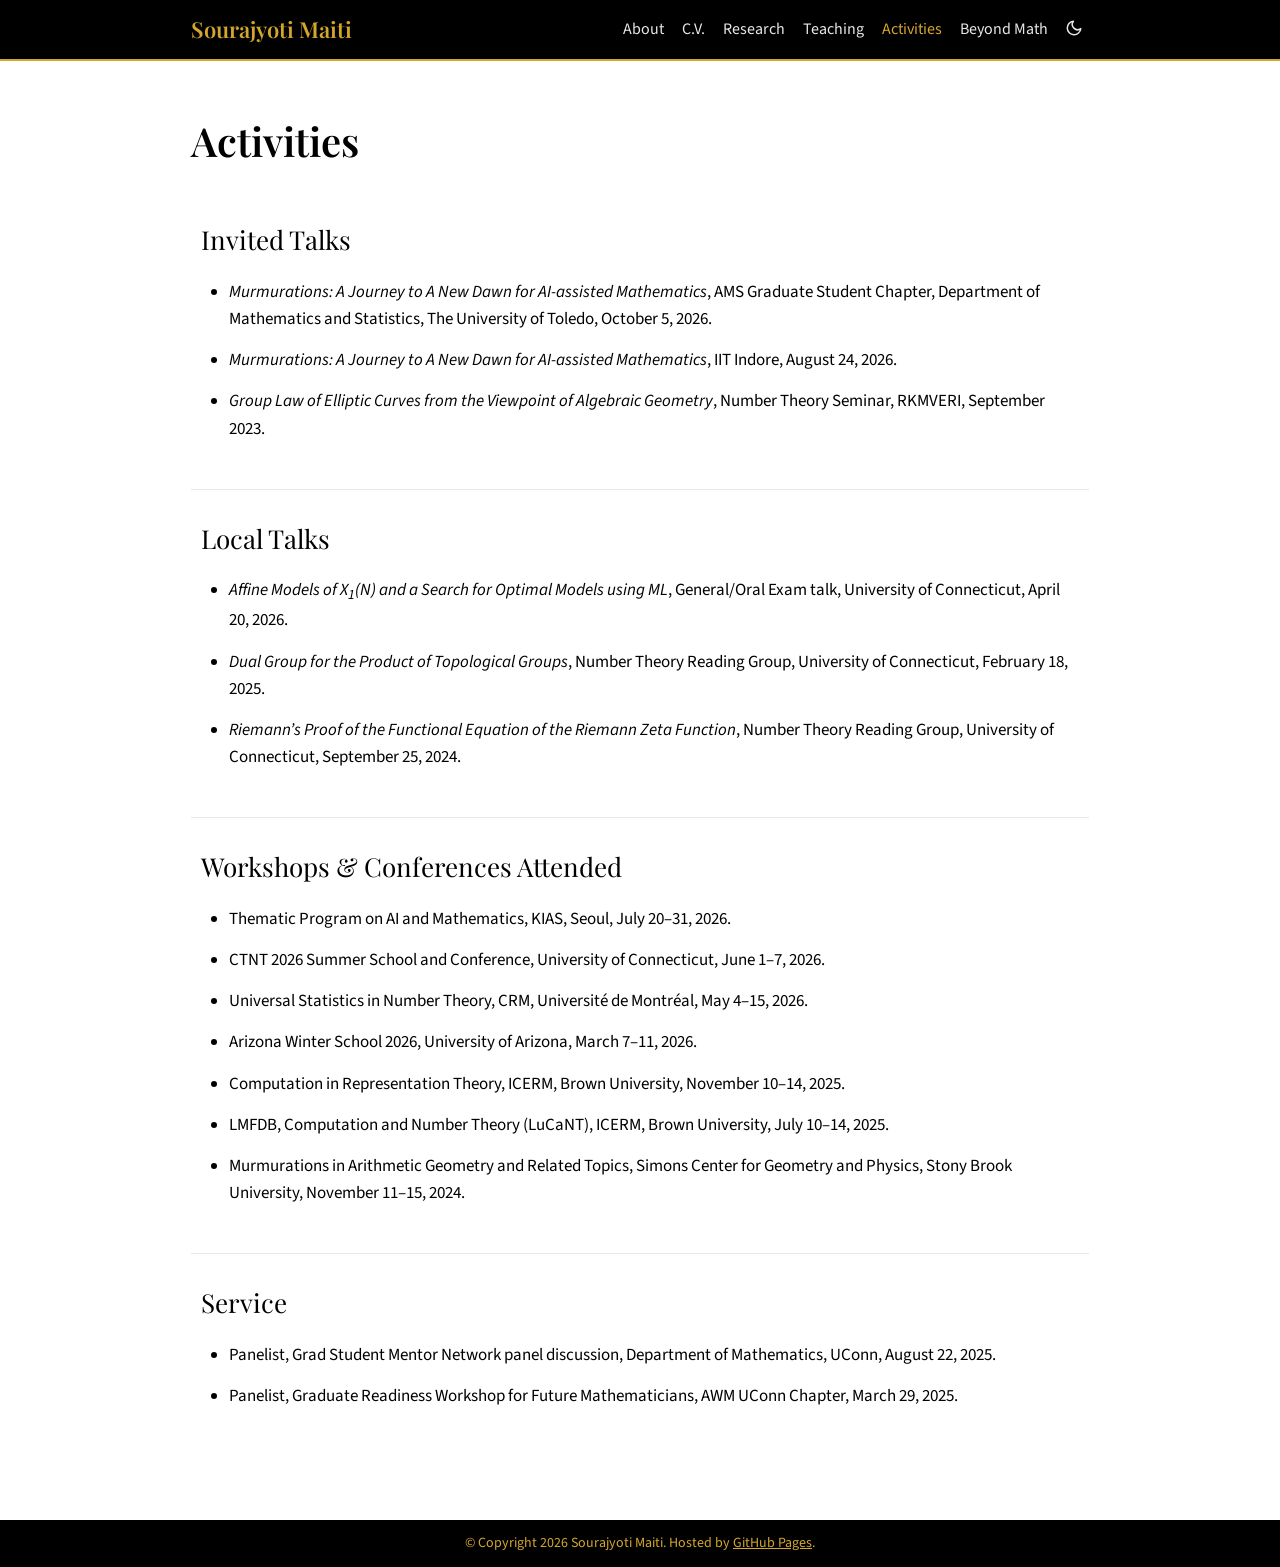
==== activities.html @ e7873775 "Add files via upload" ====
<!doctype html>
<html lang="en">
<head>
<meta charset="utf-8">
<meta name="viewport" content="width=device-width, initial-scale=1">
<title>Activities | Sourajyoti Maiti</title>
<meta name="description" content="Sourajyoti Maiti, PhD candidate in mathematics at the University of Connecticut.">
<script>
  (function () {
    var t = null;
    try { t = localStorage.getItem('theme'); } catch (e) {}
    if (!t) t = window.matchMedia && matchMedia('(prefers-color-scheme: dark)').matches ? 'dark' : 'light';
    document.documentElement.setAttribute('data-theme', t);
  })();
</script>
<link rel="stylesheet" href="style.css">
</head>
<body>
<nav class="navbar">
  <div class="inner">
    <a class="title" href="index.html">Sourajyoti Maiti</a>
    <ul>
      <li><a href="index.html">About</a></li>
      <li><a href="cv.html">C.V.</a></li>
      <li><a href="research.html">Research</a></li>
      <li><a href="teaching.html">Teaching</a></li>
      <li><a href="activities.html" class="active">Activities</a></li>
      <li><a href="beyond-math.html">Beyond Math</a></li>
      <li><button id="theme-toggle" aria-label="Toggle dark mode">
        <svg class="moon" viewBox="0 0 24 24" fill="none" stroke="currentColor" stroke-width="2" stroke-linecap="round" stroke-linejoin="round"><path d="M21 12.8A9 9 0 1 1 11.2 3a7 7 0 0 0 9.8 9.8z"/></svg>
        <svg class="sun" viewBox="0 0 24 24" fill="none" stroke="currentColor" stroke-width="2" stroke-linecap="round"><circle cx="12" cy="12" r="4"/><path d="M12 2v2M12 20v2M4.9 4.9l1.4 1.4M17.7 17.7l1.4 1.4M2 12h2M20 12h2M4.9 19.1l1.4-1.4M17.7 6.3l1.4-1.4"/></svg>
      </button></li>
    </ul>
  </div>
</nav>
<main>
<h1 class="page-title">Activities</h1>
<div class="block">
  <h2>Invited Talks</h2>
  <ul class="items">
    <li><em>Murmurations: A Journey to A New Dawn for AI-assisted Mathematics</em>, AMS Graduate Student Chapter, Department of Mathematics and Statistics, The University of Toledo, October 5, 2026.</li>
    <li><em>Murmurations: A Journey to A New Dawn for AI-assisted Mathematics</em>, IIT Indore, August 24, 2026.</li>
    <li><em>Group Law of Elliptic Curves from the Viewpoint of Algebraic Geometry</em>, Number Theory Seminar, RKMVERI, September 2023.</li>
  </ul>
</div>
<div class="block">
  <h2>Local Talks</h2>
  <ul class="items">
    <li><em>Affine Models of <i>X</i><sub>1</sub>(<i>N</i>) and a Search for Optimal Models using ML</em>, General/Oral Exam talk, University of Connecticut, April 20, 2026.</li>
    <li><em>Dual Group for the Product of Topological Groups</em>, Number Theory Reading Group, University of Connecticut, February 18, 2025.</li>
    <li><em>Riemann&rsquo;s Proof of the Functional Equation of the Riemann Zeta Function</em>, Number Theory Reading Group, University of Connecticut, September 25, 2024.</li>
  </ul>
</div>
<div class="block">
  <h2>Workshops &amp; Conferences Attended</h2>
  <ul class="items">
    <li>Thematic Program on AI and Mathematics, KIAS, Seoul, July 20&ndash;31, 2026.</li>
    <li>CTNT 2026 Summer School and Conference, University of Connecticut, June 1&ndash;7, 2026.</li>
    <li>Universal Statistics in Number Theory, CRM, Universit&eacute; de Montr&eacute;al, May 4&ndash;15, 2026.</li>
    <li>Arizona Winter School 2026, University of Arizona, March 7&ndash;11, 2026.</li>
    <li>Computation in Representation Theory, ICERM, Brown University, November 10&ndash;14, 2025.</li>
    <li>LMFDB, Computation and Number Theory (LuCaNT), ICERM, Brown University, July 10&ndash;14, 2025.</li>
    <li>Murmurations in Arithmetic Geometry and Related Topics, Simons Center for Geometry and Physics, Stony Brook University, November 11&ndash;15, 2024.</li>
  </ul>
</div>
<div class="block">
  <h2>Service</h2>
  <ul class="items">
    <li>Panelist, Grad Student Mentor Network panel discussion, Department of Mathematics, UConn, August 22, 2025.</li>
    <li>Panelist, Graduate Readiness Workshop for Future Mathematicians, AWM UConn Chapter, March 29, 2025.</li>
  </ul>
</div>
</main>
<footer>&copy; Copyright 2026 Sourajyoti Maiti. Hosted by <a href="https://pages.github.com/" style="color:inherit;text-decoration:underline">GitHub Pages</a>.</footer>
<script>
  document.getElementById('theme-toggle').addEventListener('click', function () {
    var r = document.documentElement;
    var t = r.getAttribute('data-theme') === 'dark' ? 'light' : 'dark';
    r.setAttribute('data-theme', t);
    try { localStorage.setItem('theme', t); } catch (e) {}
  });
</script>
</body>
</html>
---- style.css ----
@import url('https://fonts.googleapis.com/css2?family=Playfair+Display:wght@400;600;700&family=Source+Sans+3:wght@300;400;600&display=swap');
:root {
  --bg: #ffffff;
  --text: #000000;
  --muted: #555b63;
  --rule: #e8e8e8;
  --accent: #8b6914;
  --footer-bg: #000000;
  --footer-text: #d4a72c;
}
:root[data-theme="dark"] {
  --bg: #121212;
  --text: #e8e8e8;
  --muted: #a3a8af;
  --rule: #3a3a3c;
  --accent: #d4a72c;
  --footer-bg: #000000;
  --footer-text: #d4a72c;
}
* { box-sizing: border-box; }
html { -webkit-text-size-adjust: 100%; }
body {
  margin: 0;
  background: var(--bg);
  color: var(--text);
  font-family: "Source Sans 3", -apple-system, system-ui, "Segoe UI", Roboto, Arial, sans-serif;
  font-size: 17px;
  line-height: 1.6;
  font-weight: 400;
  display: flex; flex-direction: column; min-height: 100vh;
  transition: background .2s, color .2s;
}
a { color: var(--accent); text-decoration: none; }
a:hover { text-decoration: underline; }
strong, b { font-weight: 600; }

/* navbar */
.navbar { border-bottom: 2px solid #d4a72c; background: #000; position: sticky; top: 0; z-index: 10; }
.navbar .inner {
  max-width: 930px; margin: 0 auto; padding: 12px 16px;
  display: flex; align-items: center; justify-content: space-between; gap: 12px; flex-wrap: wrap;
}
.navbar .title { font-family: "Playfair Display", Georgia, serif; font-size: 22px; font-weight: 600; color: #d4a72c; }
.navbar .title:hover { text-decoration: none; }
.navbar ul { list-style: none; margin: 0; padding: 0; display: flex; align-items: center; gap: 4px; flex-wrap: wrap; }
.navbar ul a { color: #e8e8e8; padding: 6px 7px; font-size: 16px; font-weight: 400; }
.navbar ul a:hover { color: #d4a72c; text-decoration: none; }
.navbar ul a.active { color: #d4a72c; }
#theme-toggle {
  background: none; border: 0; cursor: pointer; padding: 6px; color: #e8e8e8;
  display: inline-flex; align-items: center;
}
#theme-toggle:hover { color: #d4a72c; }
#theme-toggle svg { width: 18px; height: 18px; }
#theme-toggle .sun { display: none; }
:root[data-theme="dark"] #theme-toggle .sun { display: inline; }
:root[data-theme="dark"] #theme-toggle .moon { display: none; }

/* page */
main { flex: 1; width: 100%; max-width: 930px; margin: 0 auto; padding: 48px 16px 64px; }
.post-title { font-family: "Playfair Display", Georgia, serif; font-size: 42px; font-weight: 700; line-height: 1.2; margin: 0 0 6px; }
.desc { font-size: 20px; font-weight: 300; margin: 0 0 28px; }
.page-title { font-family: "Playfair Display", Georgia, serif; font-size: 40px; font-weight: 600; margin: 0 0 18px; }
h2 { font-family: "Playfair Display", Georgia, serif; font-size: 26px; font-weight: 400; margin: 0 0 18px; padding: 0 10px; }
.block { padding: 28px 0 32px; border-bottom: 1px solid var(--rule); }
.block:last-child { border-bottom: 0; }
p { margin: 0 0 16px; }

.profile { float: right; width: 30%; margin: 0 0 16px 24px; }
.profile img { width: 100%; height: auto; display: block; border-radius: 4px; box-shadow: 0 2px 5px rgba(0,0,0,.16), 0 2px 10px rgba(0,0,0,.12); }

.contact { margin-top: 28px; clear: both; }
.contact p { margin: 0 0 4px; }

ul.items { margin: 0; padding: 0 10px 0 38px; }
ul.items li { margin-bottom: 14px; }
.meta { color: var(--muted); }
em { font-style: italic; }

.btn {
  display: inline-block; border: 1px solid var(--accent); color: var(--accent);
  padding: 6px 14px; border-radius: 4px; font-weight: 400;
}
.btn:hover { background: var(--accent); color: var(--bg); text-decoration: none; }
.pdf-frame { width: 100%; height: 900px; border: 1px solid var(--rule); border-radius: 4px; margin-top: 18px; }

footer {
  background: var(--footer-bg); color: var(--footer-text);
  text-align: center; font-size: 14px; padding: 12px 16px;
}

@media (max-width: 576px) {
  main { padding-top: 32px; }
  .post-title, .page-title { font-size: 32px; }
  .desc { font-size: 18px; }
  .profile { float: none; width: 70%; margin: 0 auto 20px; display: block; }
  .pdf-frame { height: 520px; }
  h2 { padding: 0; }
  ul.items { padding: 0 0 0 22px; }
  .navbar ul a { padding: 4px 5px; font-size: 15px; }
}
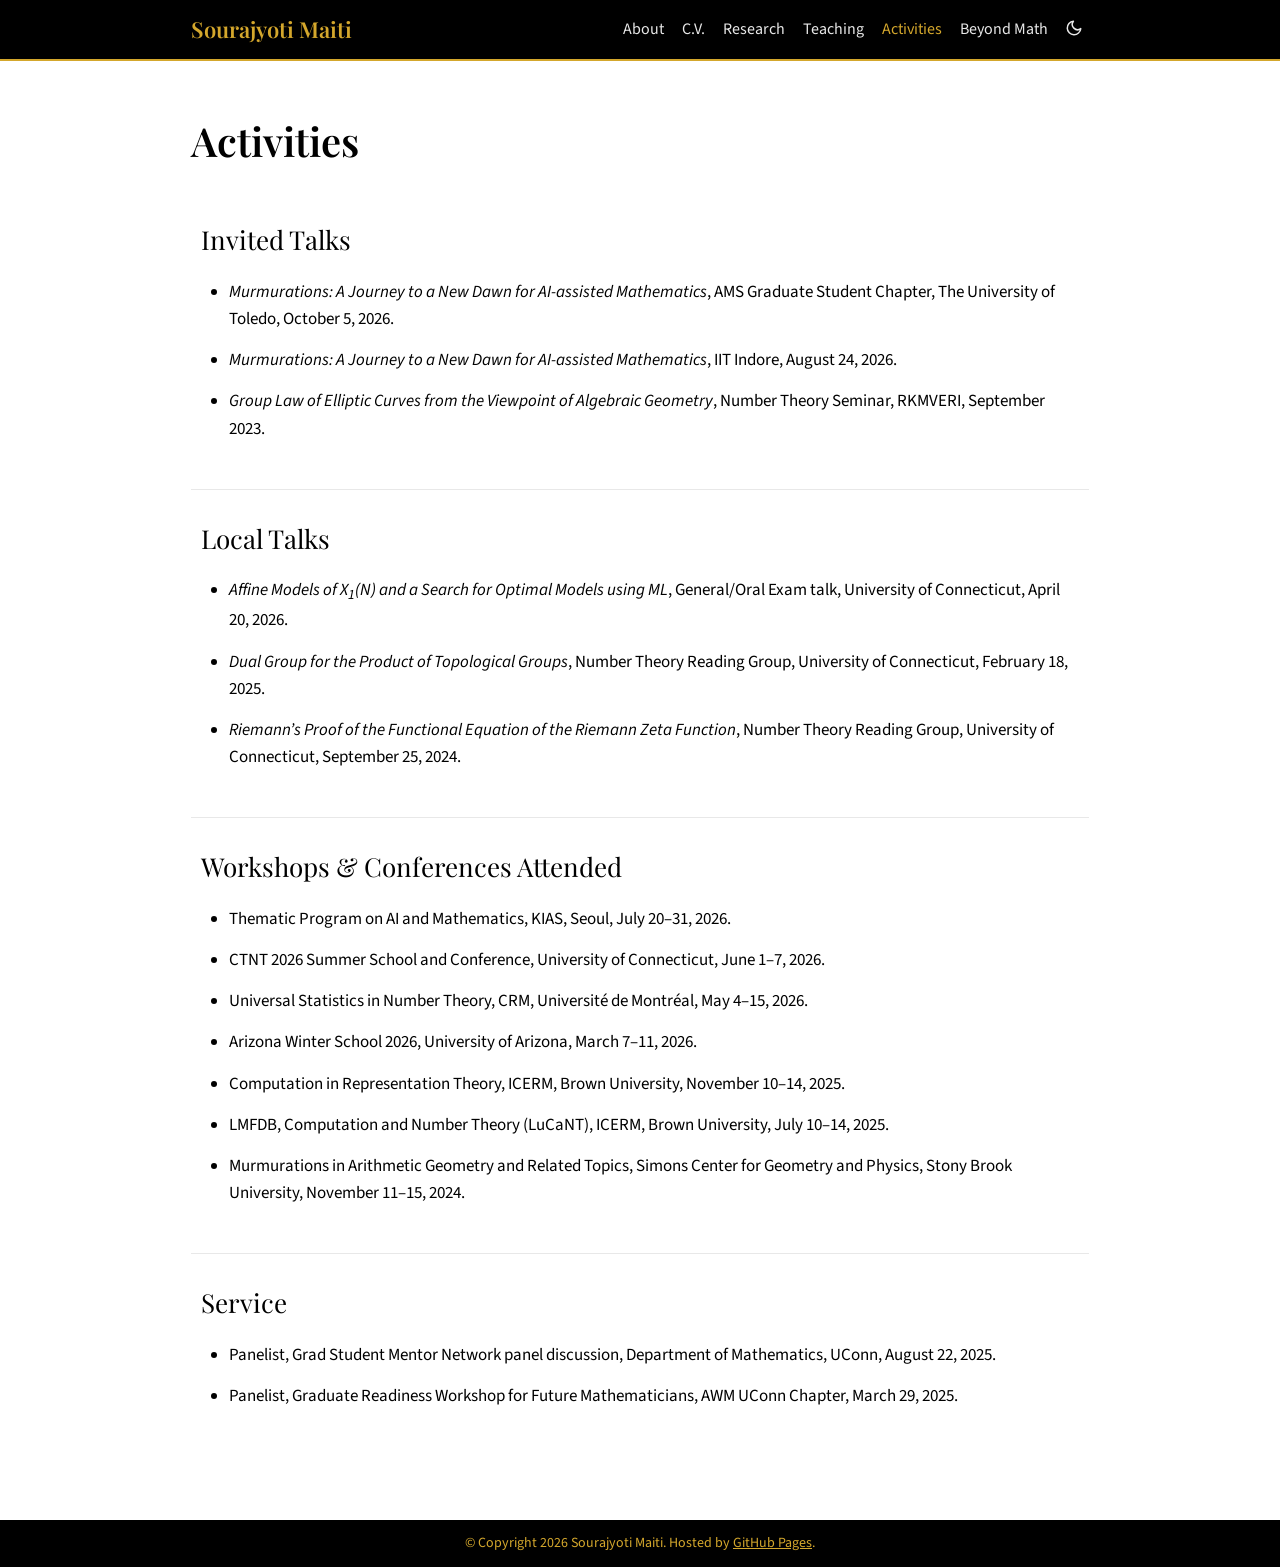
==== commit 7670e4e3: "Add files via upload" ====
--- a/activities.html
+++ b/activities.html
@@ -38,8 +38,8 @@
 <div class="block">
   <h2>Invited Talks</h2>
   <ul class="items">
-    <li><em>Murmurations: A Journey to A New Dawn for AI-assisted Mathematics</em>, AMS Graduate Student Chapter, Department of Mathematics and Statistics, The University of Toledo, October 5, 2026.</li>
-    <li><em>Murmurations: A Journey to A New Dawn for AI-assisted Mathematics</em>, IIT Indore, August 24, 2026.</li>
+    <li><em>Murmurations: A Journey to a New Dawn for AI-assisted Mathematics</em>, AMS Graduate Student Chapter, The University of Toledo, October 5, 2026.</li>
+    <li><em>Murmurations: A Journey to a New Dawn for AI-assisted Mathematics</em>, IIT Indore, August 24, 2026.</li>
     <li><em>Group Law of Elliptic Curves from the Viewpoint of Algebraic Geometry</em>, Number Theory Seminar, RKMVERI, September 2023.</li>
   </ul>
 </div>
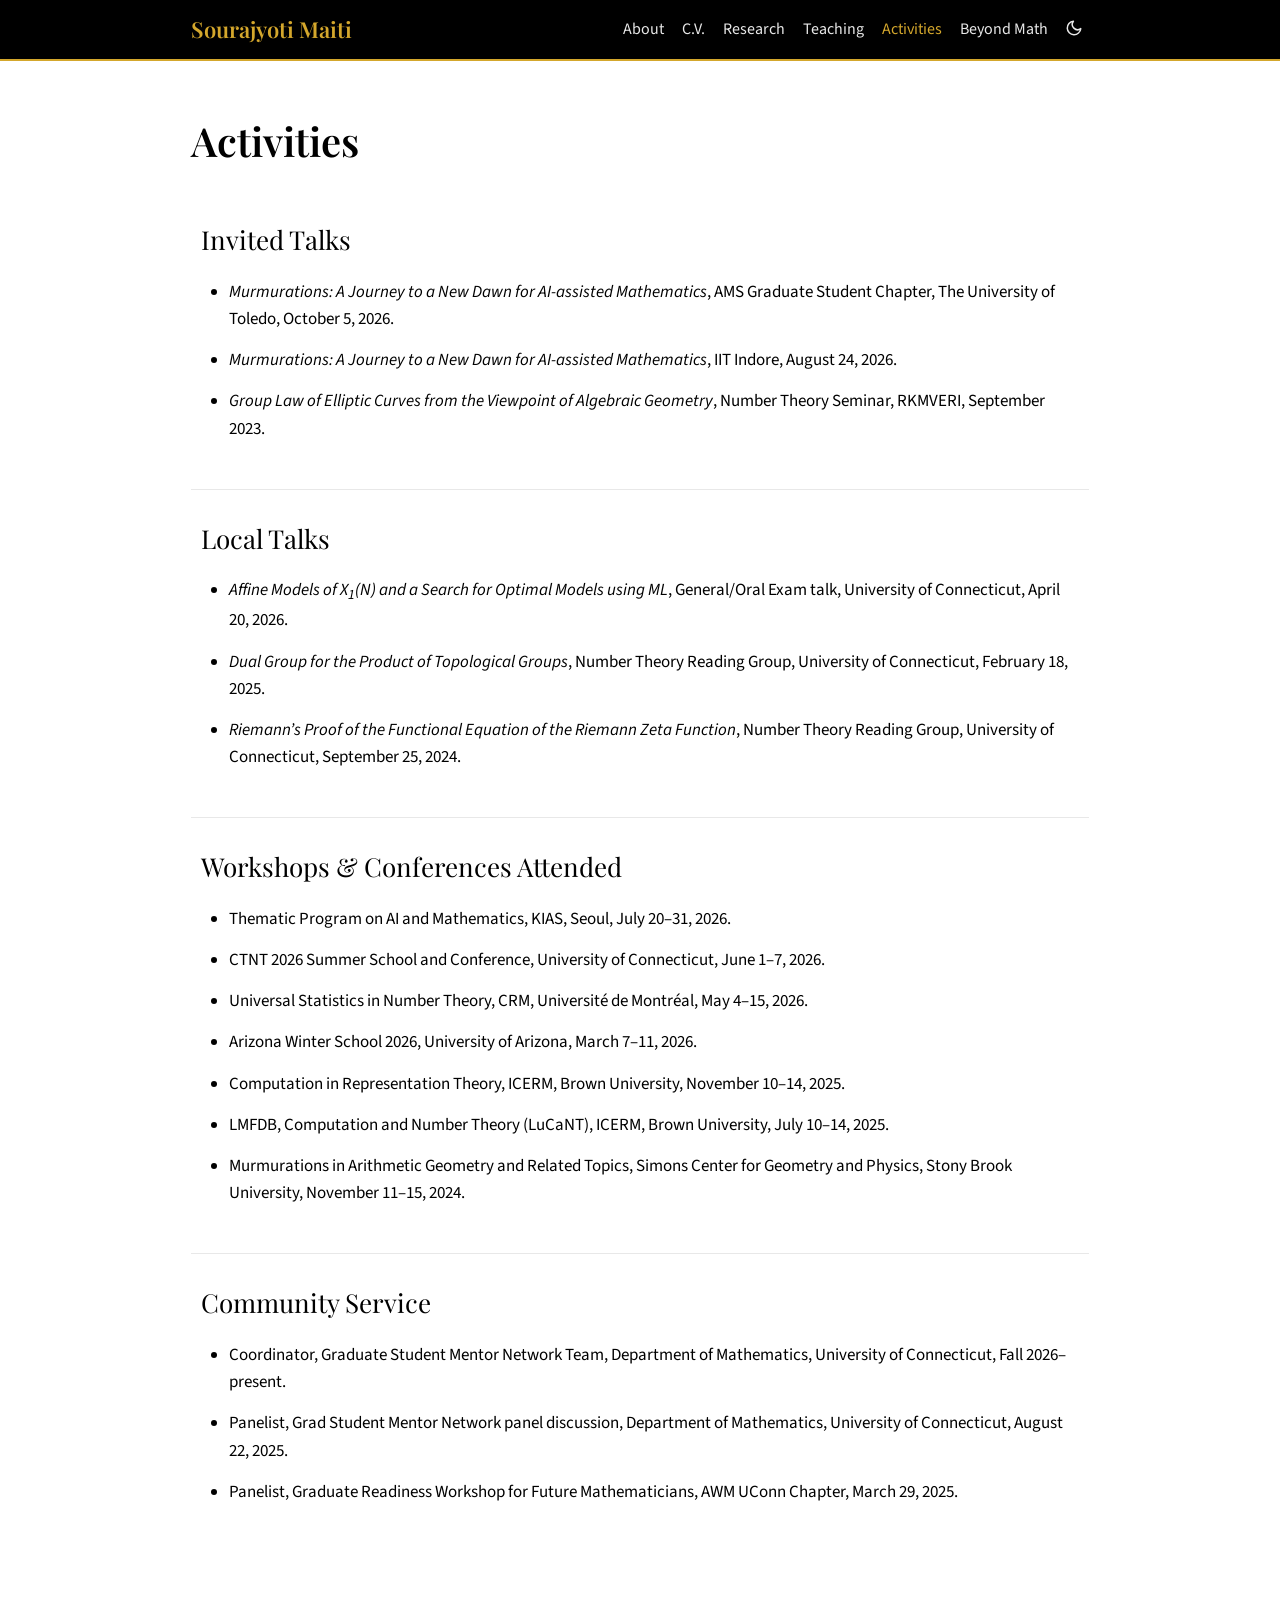
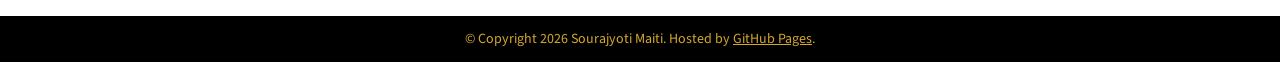
==== commit d6402389: "Add files via upload" ====
--- a/activities.html
+++ b/activities.html
@@ -64,9 +64,10 @@
   </ul>
 </div>
 <div class="block">
-  <h2>Service</h2>
+  <h2>Community Service</h2>
   <ul class="items">
-    <li>Panelist, Grad Student Mentor Network panel discussion, Department of Mathematics, UConn, August 22, 2025.</li>
+    <li>Coordinator, Graduate Student Mentor Network Team, Department of Mathematics, University of Connecticut, Fall 2026&ndash;present.</li>
+    <li>Panelist, Grad Student Mentor Network panel discussion, Department of Mathematics, University of Connecticut, August 22, 2025.</li>
     <li>Panelist, Graduate Readiness Workshop for Future Mathematicians, AWM UConn Chapter, March 29, 2025.</li>
   </ul>
 </div>
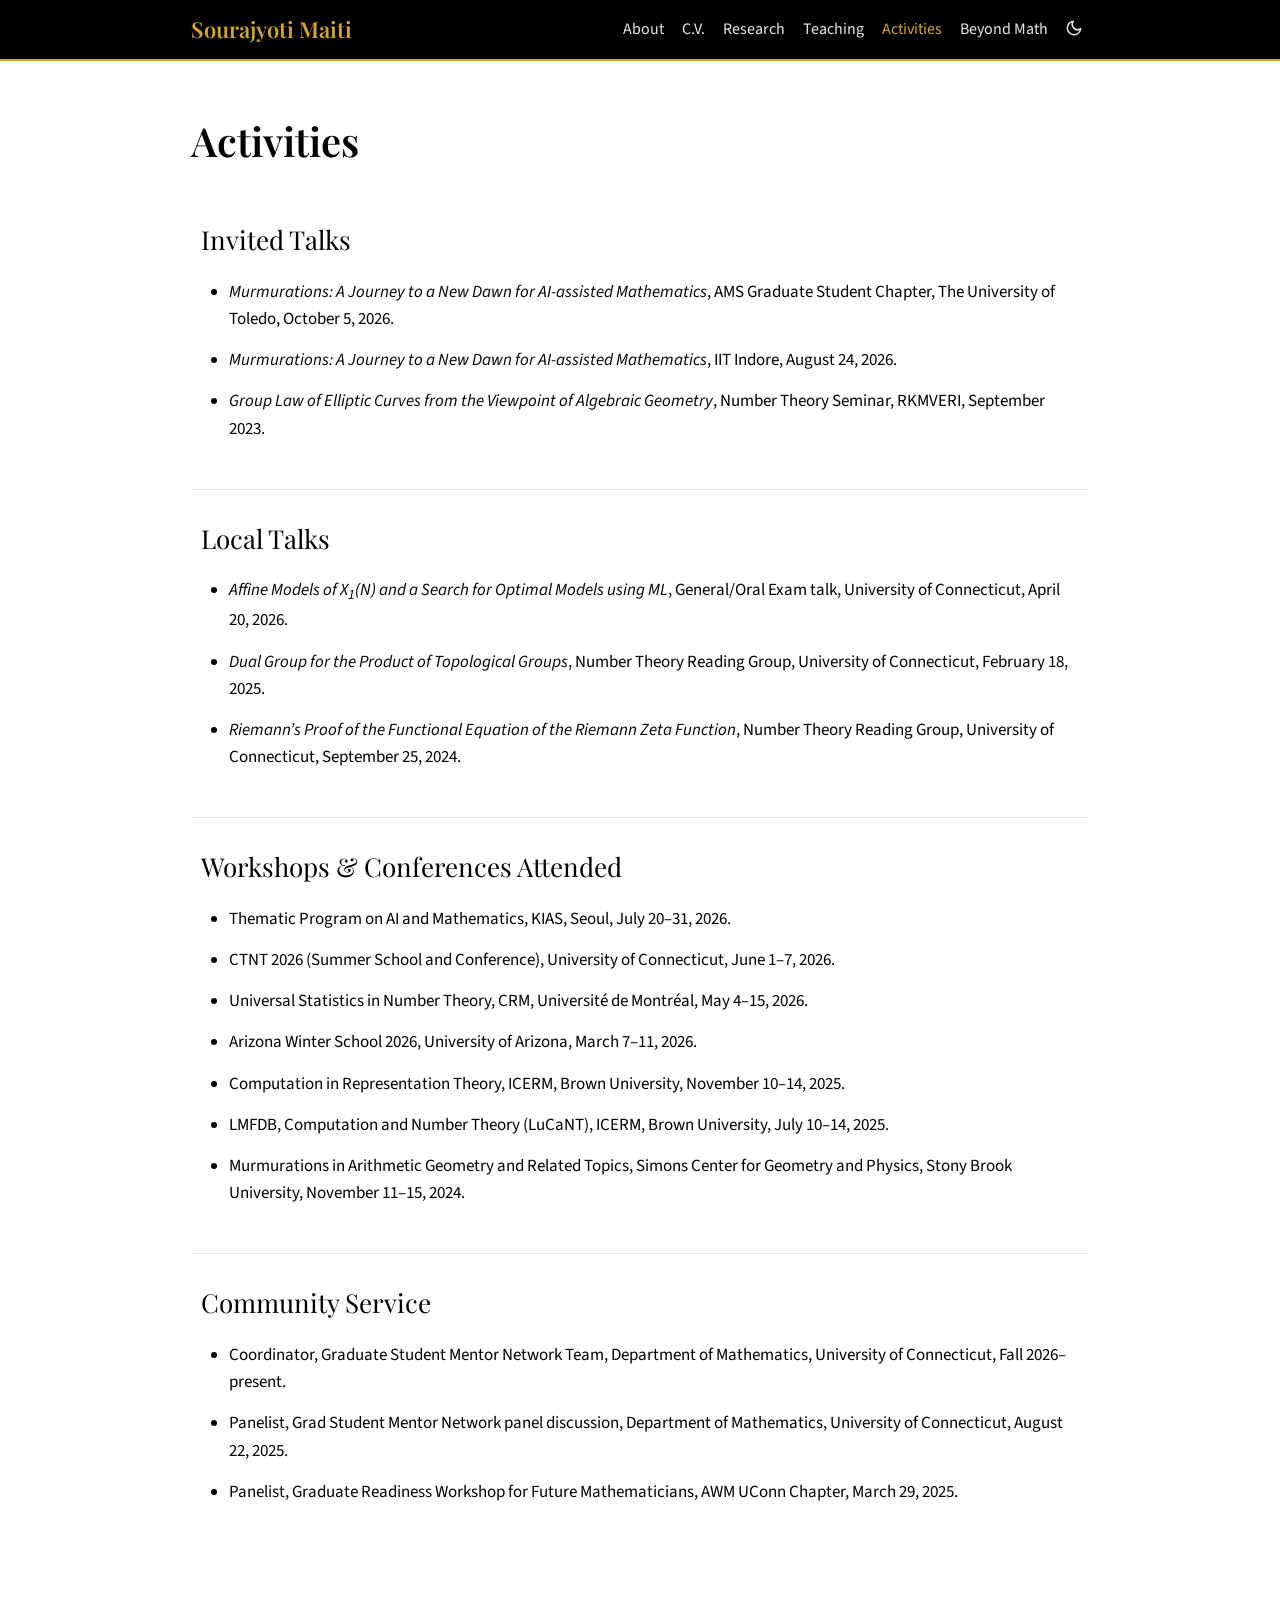
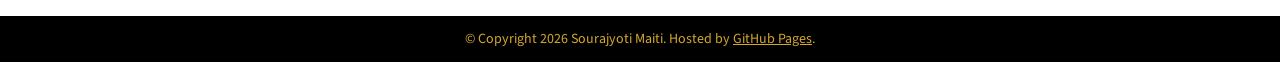
==== commit 5f9936a9: "Add files via upload" ====
--- a/activities.html
+++ b/activities.html
@@ -55,7 +55,7 @@
   <h2>Workshops &amp; Conferences Attended</h2>
   <ul class="items">
     <li>Thematic Program on AI and Mathematics, KIAS, Seoul, July 20&ndash;31, 2026.</li>
-    <li>CTNT 2026 Summer School and Conference, University of Connecticut, June 1&ndash;7, 2026.</li>
+    <li>CTNT 2026 (Summer School and Conference), University of Connecticut, June 1&ndash;7, 2026.</li>
     <li>Universal Statistics in Number Theory, CRM, Universit&eacute; de Montr&eacute;al, May 4&ndash;15, 2026.</li>
     <li>Arizona Winter School 2026, University of Arizona, March 7&ndash;11, 2026.</li>
     <li>Computation in Representation Theory, ICERM, Brown University, November 10&ndash;14, 2025.</li>
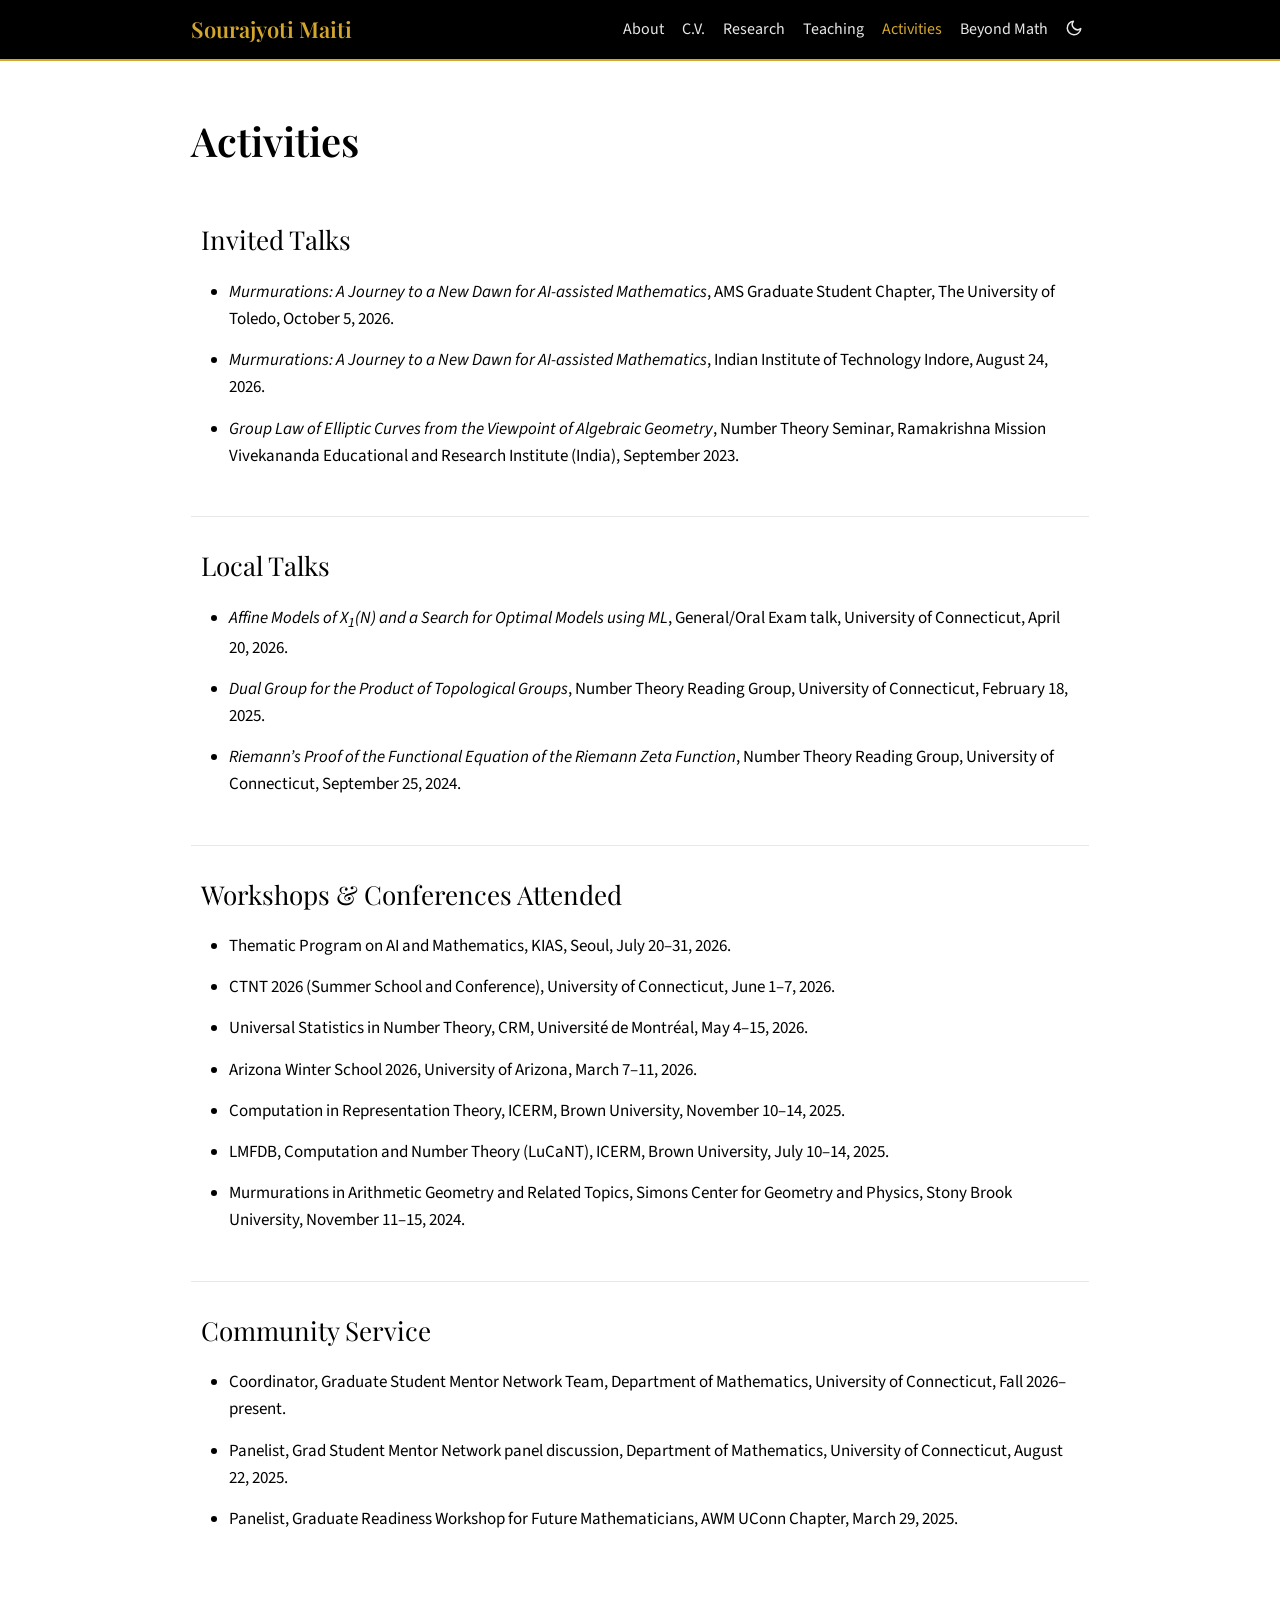
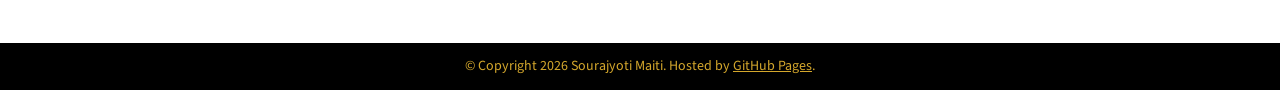
==== commit d3bad8f5: "Add files via upload" ====
--- a/activities.html
+++ b/activities.html
@@ -39,8 +39,8 @@
   <h2>Invited Talks</h2>
   <ul class="items">
     <li><em>Murmurations: A Journey to a New Dawn for AI-assisted Mathematics</em>, AMS Graduate Student Chapter, The University of Toledo, October 5, 2026.</li>
-    <li><em>Murmurations: A Journey to a New Dawn for AI-assisted Mathematics</em>, IIT Indore, August 24, 2026.</li>
-    <li><em>Group Law of Elliptic Curves from the Viewpoint of Algebraic Geometry</em>, Number Theory Seminar, RKMVERI, September 2023.</li>
+    <li><em>Murmurations: A Journey to a New Dawn for AI-assisted Mathematics</em>, Indian Institute of Technology Indore, August 24, 2026.</li>
+    <li><em>Group Law of Elliptic Curves from the Viewpoint of Algebraic Geometry</em>, Number Theory Seminar, Ramakrishna Mission Vivekananda Educational and Research Institute (India), September 2023.</li>
   </ul>
 </div>
 <div class="block">
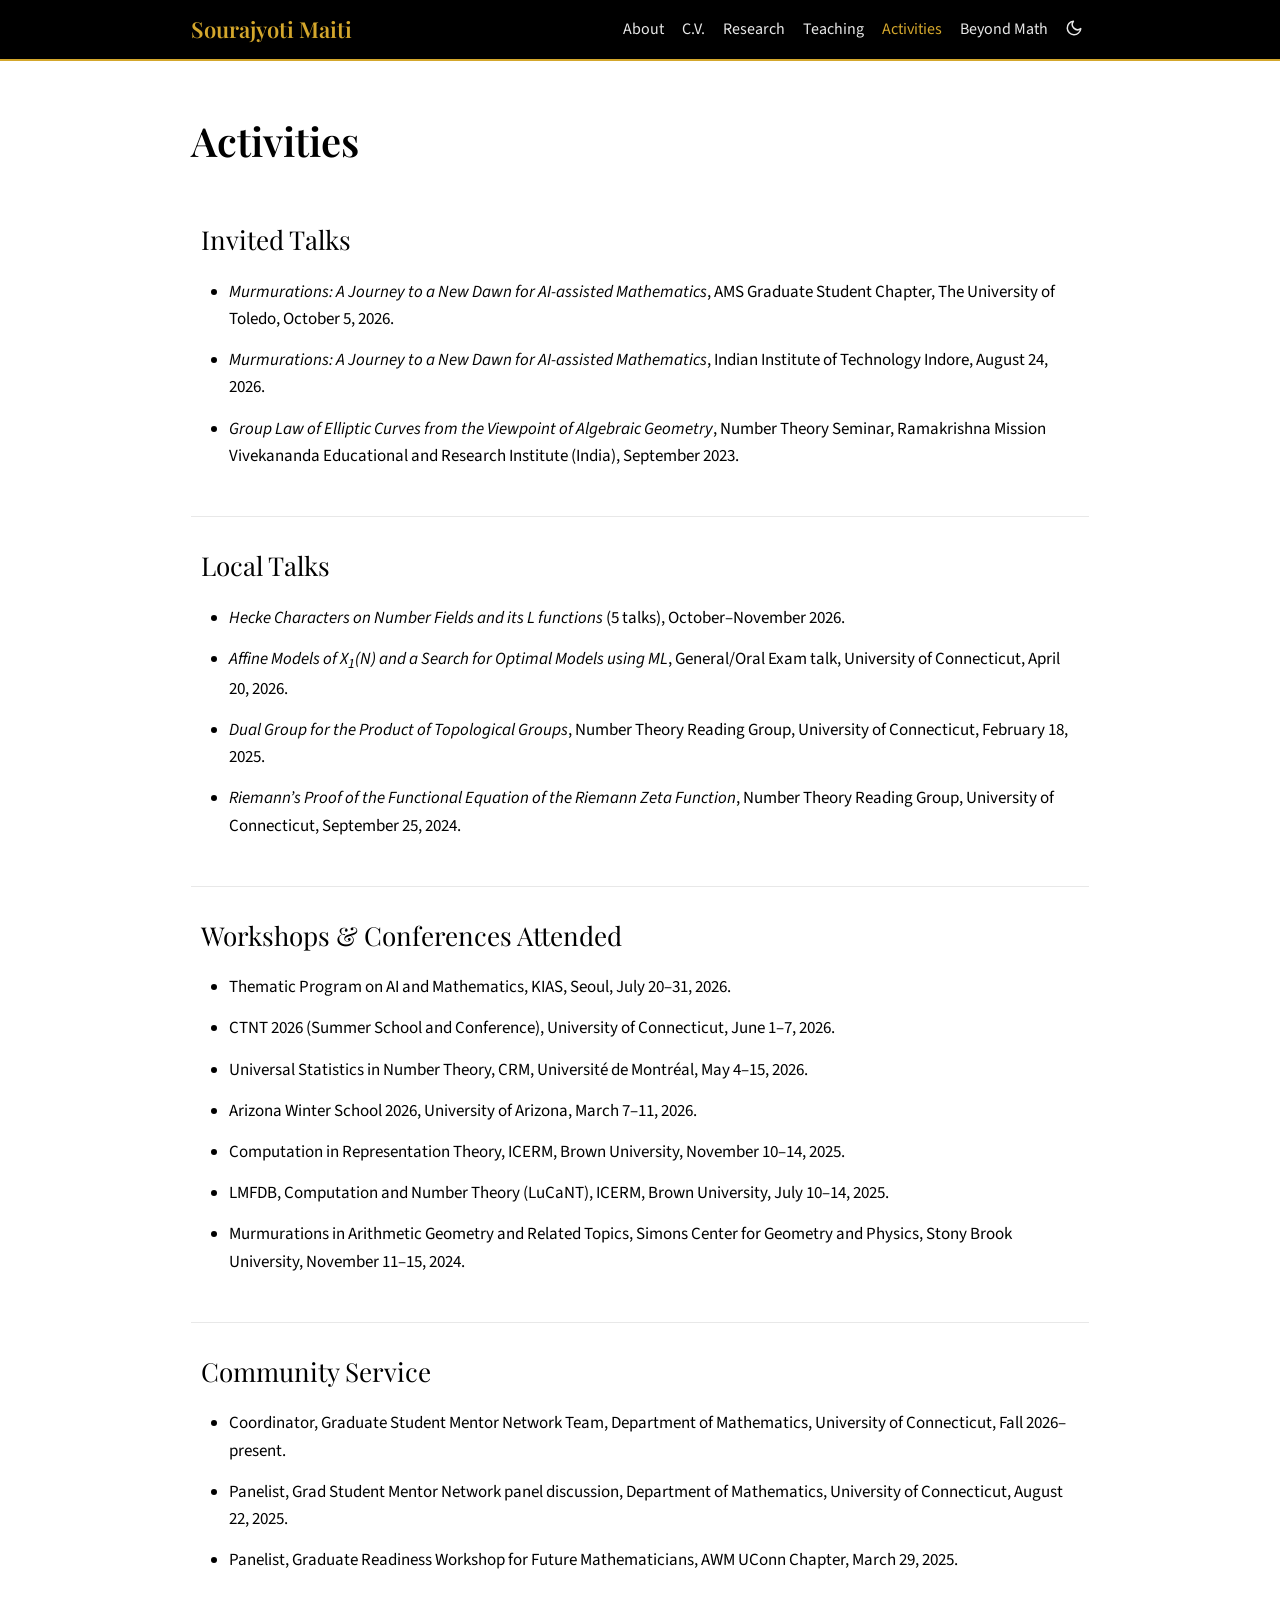
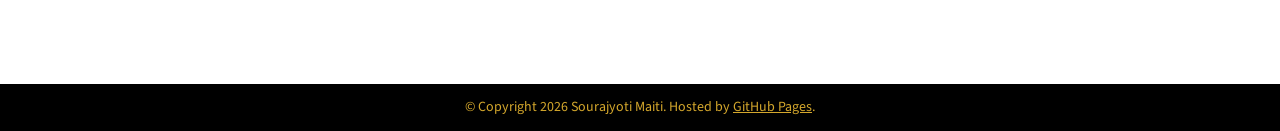
==== commit c4a80cc9: "Add files via upload" ====
--- a/activities.html
+++ b/activities.html
@@ -46,6 +46,7 @@
 <div class="block">
   <h2>Local Talks</h2>
   <ul class="items">
+    <li><em>Hecke Characters on Number Fields and its L functions</em> (5 talks), October&ndash;November 2026.</li>
     <li><em>Affine Models of <i>X</i><sub>1</sub>(<i>N</i>) and a Search for Optimal Models using ML</em>, General/Oral Exam talk, University of Connecticut, April 20, 2026.</li>
     <li><em>Dual Group for the Product of Topological Groups</em>, Number Theory Reading Group, University of Connecticut, February 18, 2025.</li>
     <li><em>Riemann&rsquo;s Proof of the Functional Equation of the Riemann Zeta Function</em>, Number Theory Reading Group, University of Connecticut, September 25, 2024.</li>
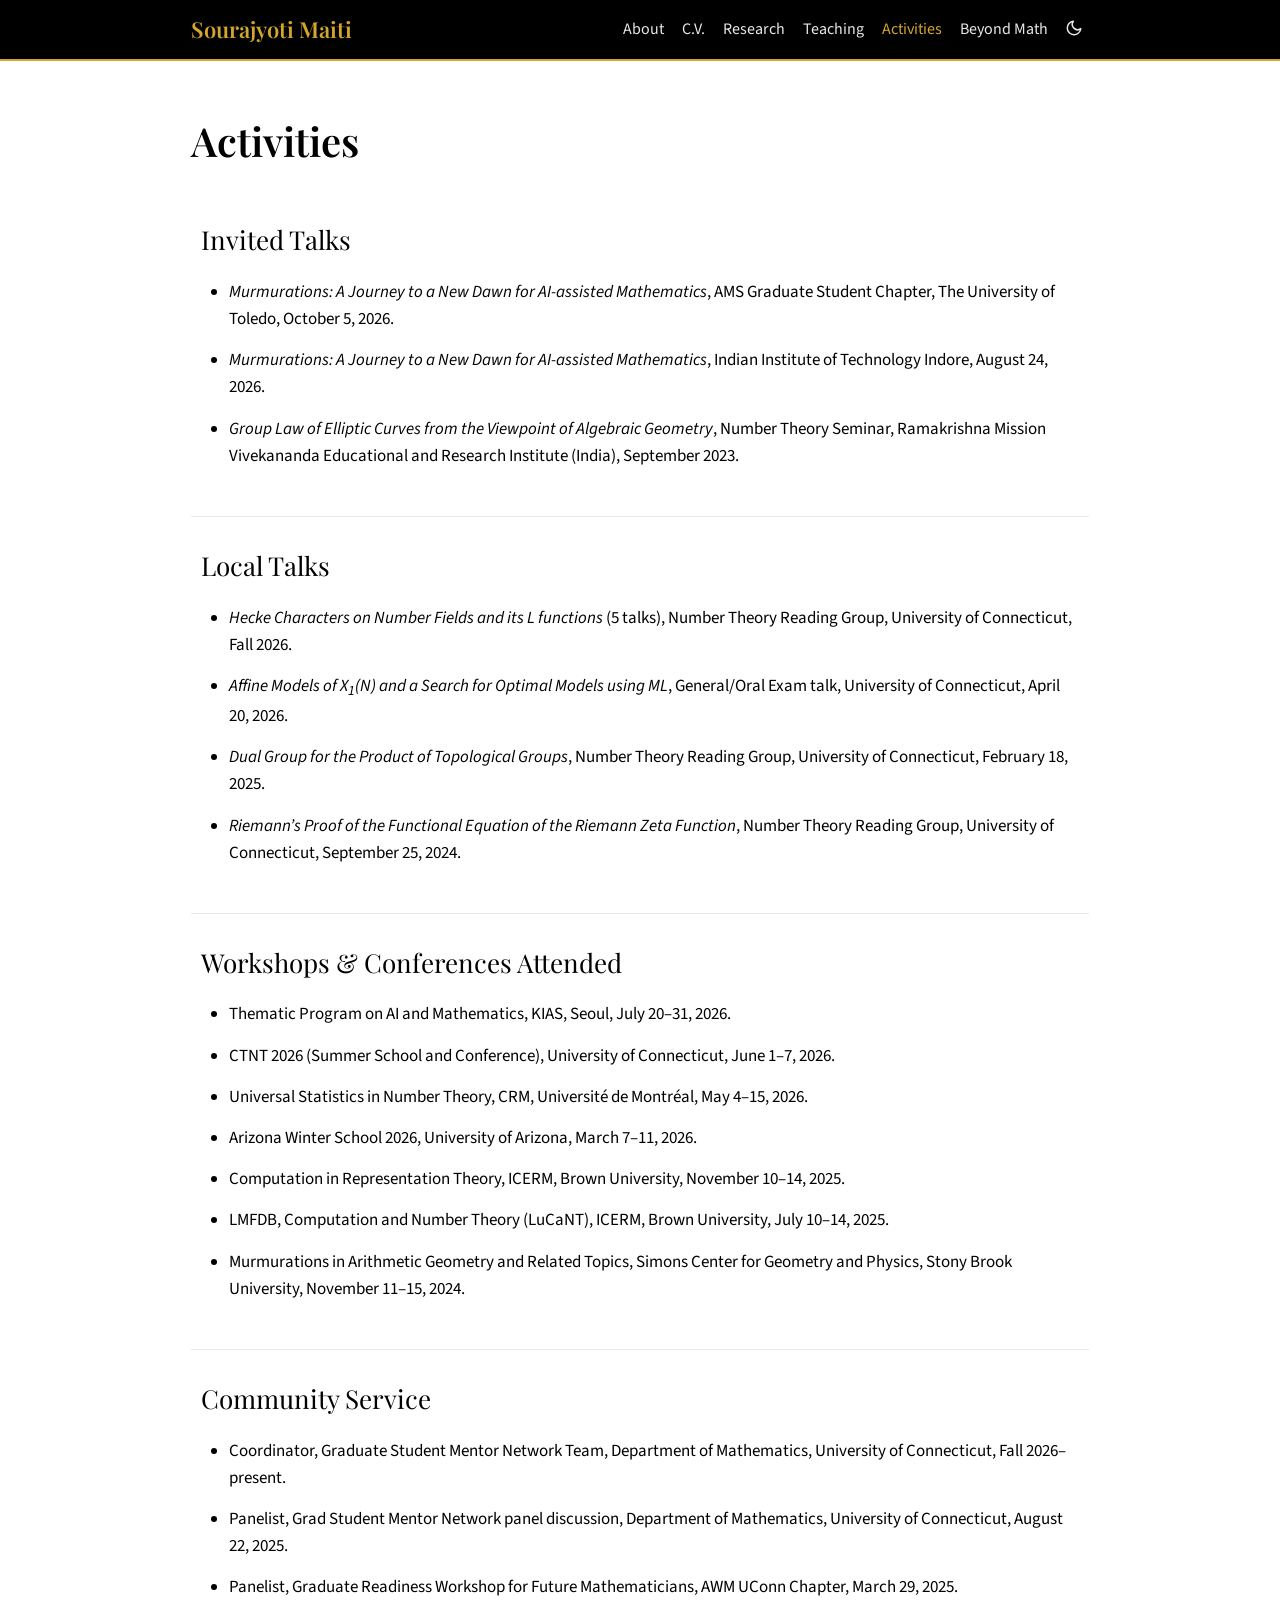
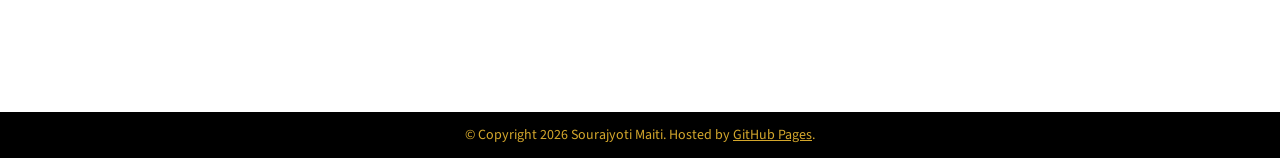
==== commit 9d8ee884: "Add files via upload" ====
--- a/activities.html
+++ b/activities.html
@@ -46,7 +46,7 @@
 <div class="block">
   <h2>Local Talks</h2>
   <ul class="items">
-    <li><em>Hecke Characters on Number Fields and its L functions</em> (5 talks), October&ndash;November 2026.</li>
+    <li><em>Hecke Characters on Number Fields and its L functions</em> (5 talks), Number Theory Reading Group, University of Connecticut, Fall 2026.</li>
     <li><em>Affine Models of <i>X</i><sub>1</sub>(<i>N</i>) and a Search for Optimal Models using ML</em>, General/Oral Exam talk, University of Connecticut, April 20, 2026.</li>
     <li><em>Dual Group for the Product of Topological Groups</em>, Number Theory Reading Group, University of Connecticut, February 18, 2025.</li>
     <li><em>Riemann&rsquo;s Proof of the Functional Equation of the Riemann Zeta Function</em>, Number Theory Reading Group, University of Connecticut, September 25, 2024.</li>
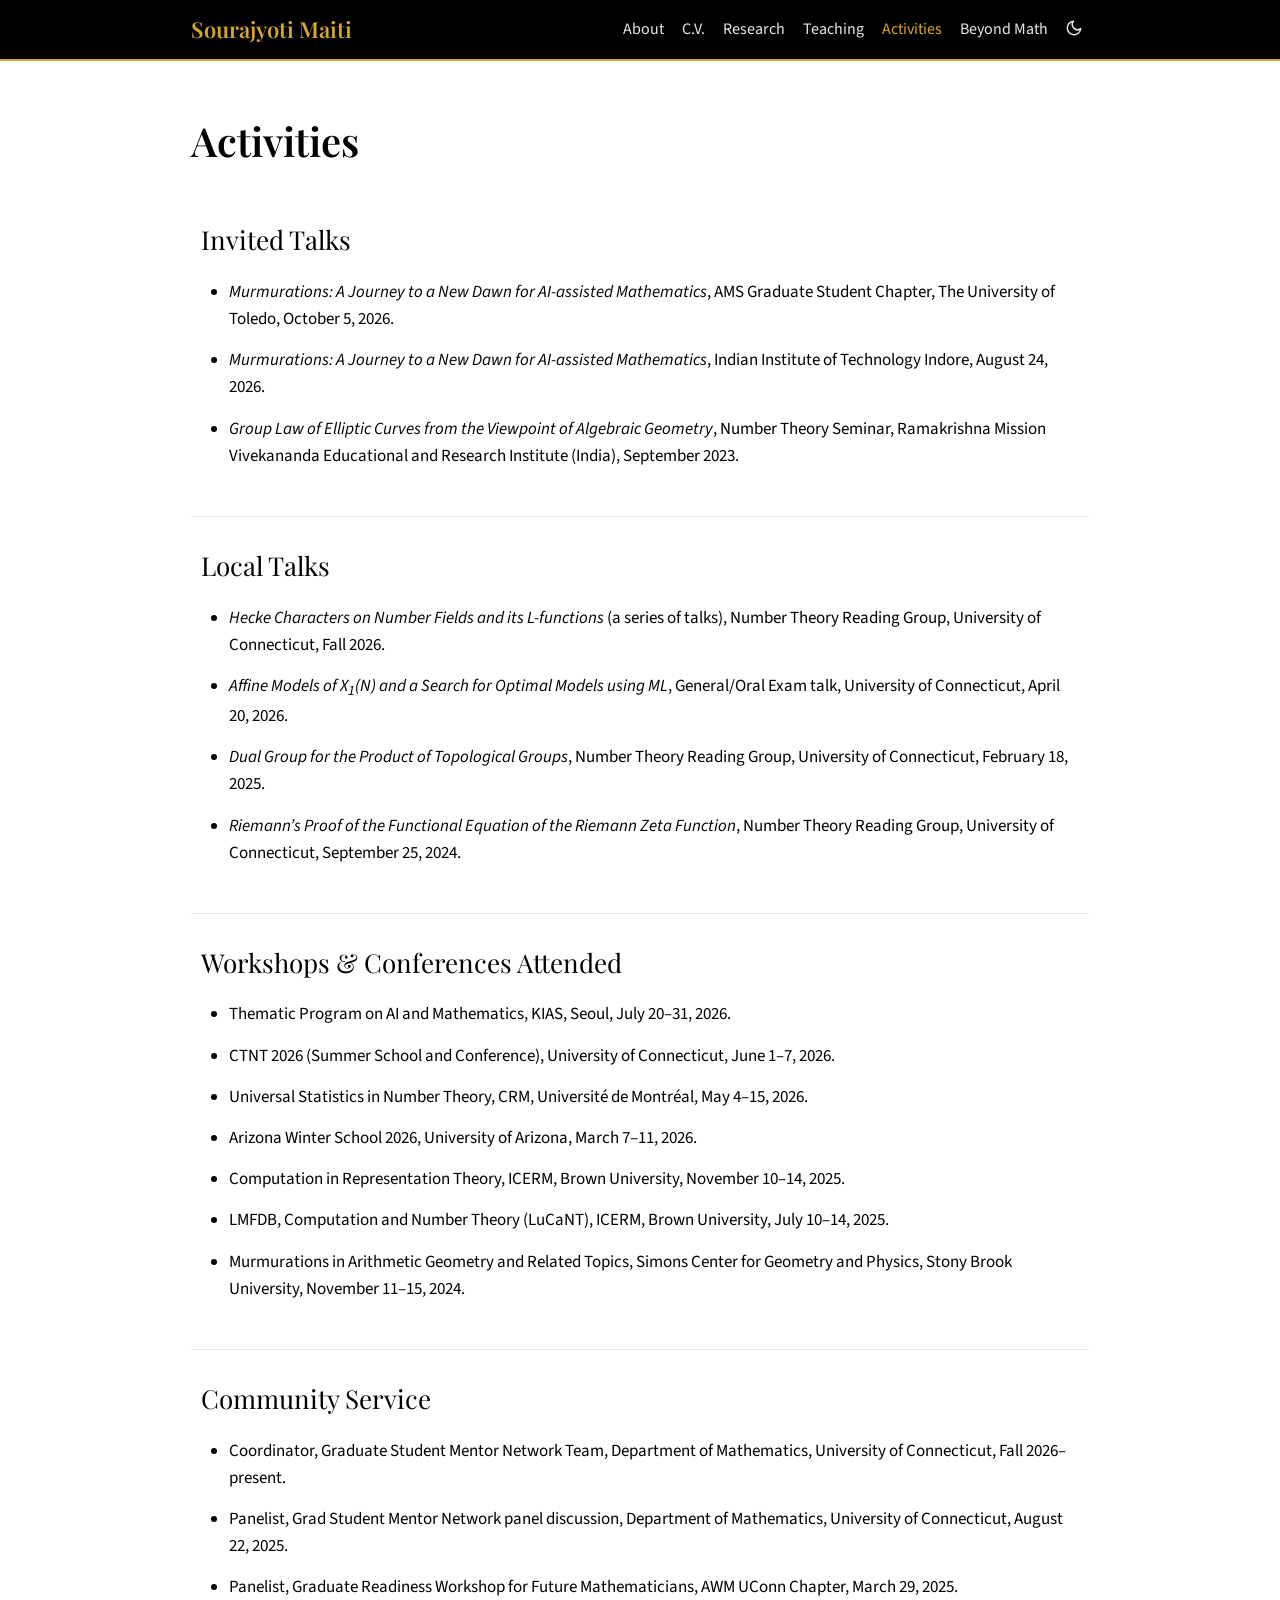
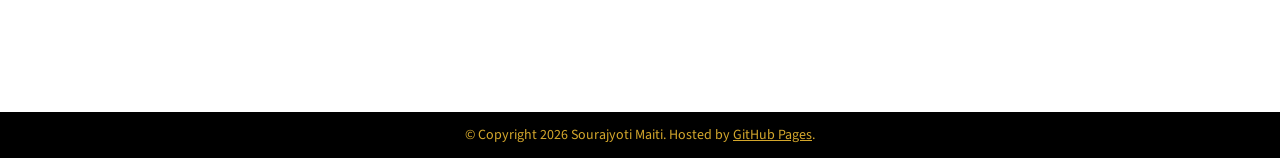
==== commit b2b4fdc6: "Add files via upload" ====
--- a/activities.html
+++ b/activities.html
@@ -46,7 +46,7 @@
 <div class="block">
   <h2>Local Talks</h2>
   <ul class="items">
-    <li><em>Hecke Characters on Number Fields and its L functions</em> (5 talks), Number Theory Reading Group, University of Connecticut, Fall 2026.</li>
+    <li><em>Hecke Characters on Number Fields and its L-functions</em> (a series of talks), Number Theory Reading Group, University of Connecticut, Fall 2026.</li>
     <li><em>Affine Models of <i>X</i><sub>1</sub>(<i>N</i>) and a Search for Optimal Models using ML</em>, General/Oral Exam talk, University of Connecticut, April 20, 2026.</li>
     <li><em>Dual Group for the Product of Topological Groups</em>, Number Theory Reading Group, University of Connecticut, February 18, 2025.</li>
     <li><em>Riemann&rsquo;s Proof of the Functional Equation of the Riemann Zeta Function</em>, Number Theory Reading Group, University of Connecticut, September 25, 2024.</li>
